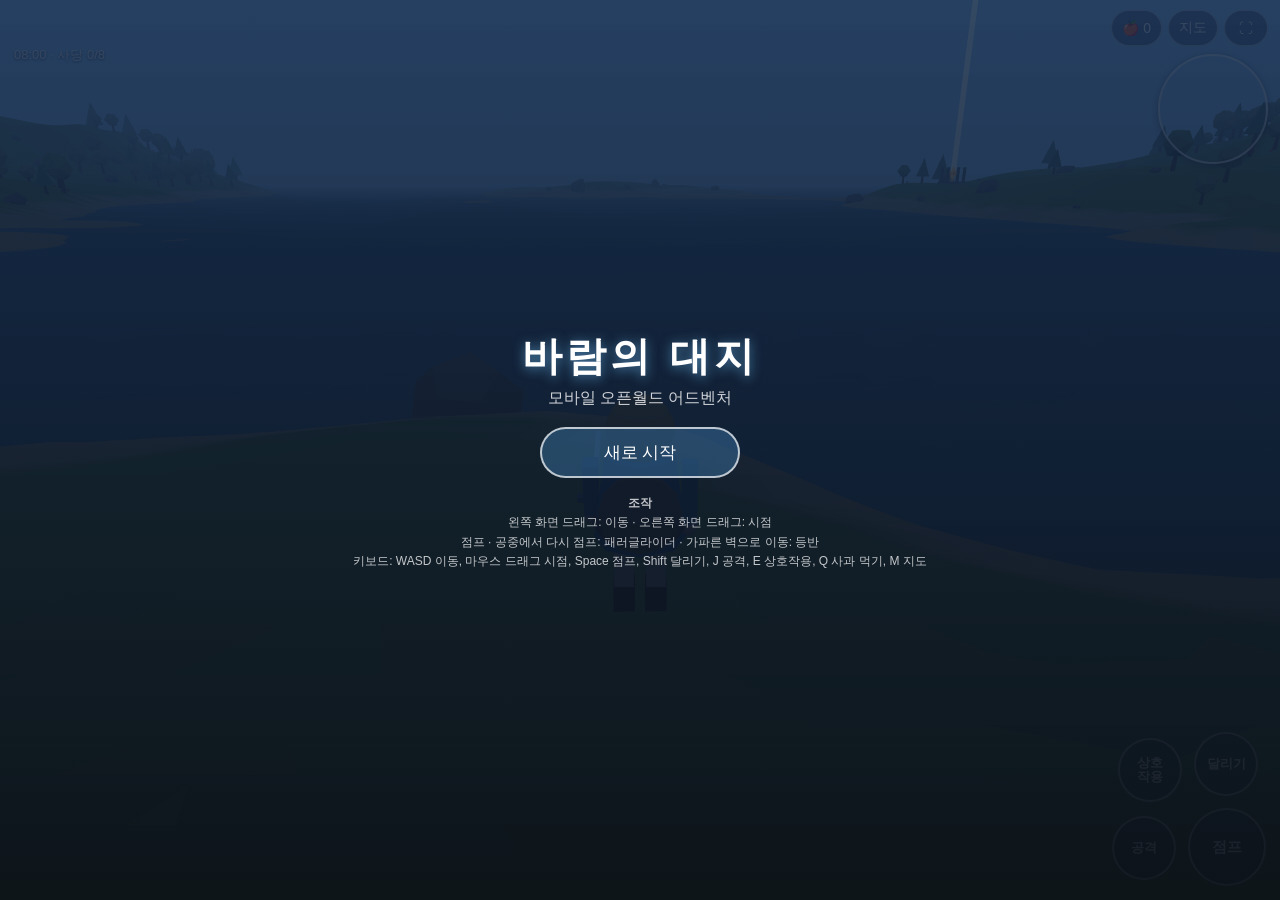
==== index.html @ 0d43a3fb "Add Wildwind: mobile open-world adventure game (Three.js) Procedural island, climbing, paraglider, s" ====
<!doctype html>
<html lang="ko">
<head>
<meta charset="utf-8">
<meta name="viewport" content="width=device-width, initial-scale=1, maximum-scale=1, user-scalable=no, viewport-fit=cover">
<meta name="theme-color" content="#1b2a3a">
<meta name="mobile-web-app-capable" content="yes">
<meta name="apple-mobile-web-app-capable" content="yes">
<meta name="apple-mobile-web-app-status-bar-style" content="black-translucent">
<title>바람의 대지</title>
<link rel="manifest" href="manifest.json">
<link rel="icon" href="icon.svg" type="image/svg+xml">
<link rel="apple-touch-icon" href="icon.svg">
<link rel="stylesheet" href="style.css">
</head>
<body>
<canvas id="game"></canvas>

<div id="hud">
  <canvas id="hearts" width="400" height="64"></canvas>
  <div id="info"><span id="clock">08:00</span> · <span id="shrineCount">사당 0/8</span></div>
  <canvas id="minimap" width="140" height="140"></canvas>
  <svg id="stamina" width="56" height="56" viewBox="0 0 56 56">
    <circle cx="28" cy="28" r="20" class="ring-bg"/>
    <circle cx="28" cy="28" r="20" class="ring" id="staminaRing"/>
  </svg>
  <div id="toast"></div>
  <div id="prompt"></div>
</div>

<div id="joyBase"><div id="joyKnob"></div></div>

<div id="topButtons">
  <button id="btnEat" class="small">🍎 <span id="appleCount">0</span></button>
  <button id="btnMap" class="small">지도</button>
  <button id="btnFull" class="small">⛶</button>
</div>

<div id="buttons">
  <button id="btnInteract" class="act">상호<br>작용</button>
  <button id="btnSprint" class="act">달리기</button>
  <button id="btnAttack" class="act">공격</button>
  <button id="btnJump" class="act big">점프</button>
</div>

<div id="mapView" class="overlay hidden">
  <canvas id="bigmap" width="600" height="600"></canvas>
  <div class="legend">
    <span><i style="background:#ffa53a"></i>미정화 사당</span>
    <span><i style="background:#4fd2ff"></i>정화된 사당</span>
    <span><i style="background:#c9a0ff"></i>탑</span>
    <span>화면을 터치하면 닫힘</span>
  </div>
</div>

<div id="title" class="overlay">
  <div class="panel">
    <h1>바람의 대지</h1>
    <p class="sub">모바일 오픈월드 어드벤처</p>
    <button id="btnContinue" class="menu hidden">이어하기</button>
    <button id="btnNew" class="menu">새로 시작</button>
    <div class="help">
      <b>조작</b><br>
      왼쪽 화면 드래그: 이동 · 오른쪽 화면 드래그: 시점<br>
      점프 · 공중에서 다시 점프: 패러글라이더 · 가파른 벽으로 이동: 등반<br>
      키보드: WASD 이동, 마우스 드래그 시점, Space 점프, Shift 달리기, J 공격, E 상호작용, Q 사과 먹기, M 지도
    </div>
  </div>
</div>

<div id="gameover" class="overlay hidden">
  <div class="panel">
    <h1>쓰러졌다...</h1>
    <button id="btnRetry" class="menu">다시 일어나기</button>
  </div>
</div>

<div id="rotate" class="overlay">
  <div class="panel"><h2>📱 가로 모드로 돌려주세요</h2><p>가로 화면에서 가장 잘 플레이됩니다.</p>
  <button id="btnIgnoreRotate" class="menu">세로로 계속하기</button></div>
</div>

<script type="module" src="game.js"></script>
</body>
</html>
---- style.css ----
* { box-sizing: border-box; -webkit-tap-highlight-color: transparent; }
html, body {
  margin: 0; padding: 0; width: 100%; height: 100%; overflow: hidden;
  background: #0d1520; color: #fff; touch-action: none;
  font-family: -apple-system, "Apple SD Gothic Neo", "Noto Sans KR", "Malgun Gothic", sans-serif;
  user-select: none; -webkit-user-select: none; -webkit-touch-callout: none;
  overscroll-behavior: none;
}
#game { position: fixed; inset: 0; width: 100%; height: 100%; display: block; touch-action: none; }

#hud { position: fixed; inset: 0; pointer-events: none; }
#hearts {
  position: absolute; left: calc(12px + env(safe-area-inset-left)); top: calc(10px + env(safe-area-inset-top));
  width: 200px; height: 32px;
}
#info {
  position: absolute; left: calc(14px + env(safe-area-inset-left)); top: calc(46px + env(safe-area-inset-top));
  font-size: 13px; text-shadow: 0 1px 3px #000; opacity: .9;
}
#minimap {
  position: absolute; right: calc(12px + env(safe-area-inset-right)); top: calc(54px + env(safe-area-inset-top));
  width: 110px; height: 110px; border-radius: 50%; border: 2px solid rgba(255,255,255,.7);
  box-shadow: 0 2px 8px rgba(0,0,0,.5);
}
#stamina { position: absolute; left: 0; top: 0; opacity: 0; transition: opacity .3s; }
#stamina .ring-bg { fill: none; stroke: rgba(0,0,0,.35); stroke-width: 7; }
#stamina .ring {
  fill: none; stroke: #6fe36a; stroke-width: 7; stroke-linecap: round;
  transform: rotate(-90deg); transform-origin: 28px 28px;
  stroke-dasharray: 125.66; stroke-dashoffset: 0;
}
#stamina.exhausted .ring { stroke: #ff5a4a; }
#stamina.warn .ring { stroke: #ffd24a; }

#toast {
  position: absolute; left: 50%; top: 18%; transform: translateX(-50%);
  background: rgba(10,20,30,.7); border: 1px solid rgba(255,255,255,.25);
  padding: 10px 18px; border-radius: 10px; font-size: 15px; text-align: center;
  opacity: 0; transition: opacity .3s; white-space: nowrap; max-width: 90vw;
}
#toast.show { opacity: 1; }
#prompt {
  position: absolute; left: 50%; bottom: 24%; transform: translateX(-50%);
  background: rgba(0,0,0,.55); padding: 6px 14px; border-radius: 20px; font-size: 14px;
  opacity: 0; transition: opacity .2s;
}
#prompt.show { opacity: 1; }

#joyBase {
  position: fixed; width: 120px; height: 120px; margin: -60px 0 0 -60px; border-radius: 50%;
  background: rgba(255,255,255,.12); border: 2px solid rgba(255,255,255,.35);
  display: none; pointer-events: none;
}
#joyKnob {
  position: absolute; left: 50%; top: 50%; width: 52px; height: 52px; margin: -26px 0 0 -26px;
  border-radius: 50%; background: rgba(255,255,255,.55);
}

#buttons {
  position: fixed; right: calc(14px + env(safe-area-inset-right)); bottom: calc(14px + env(safe-area-inset-bottom));
  width: 200px; height: 200px;
}
button { font-family: inherit; touch-action: none; }
.act {
  position: absolute; width: 64px; height: 64px; border-radius: 50%;
  border: 2px solid rgba(255,255,255,.6); background: rgba(20,30,45,.5); color: #fff;
  font-size: 13px; font-weight: 700; line-height: 1.1; padding: 0;
}
.act.pressed { background: rgba(120,200,255,.55); }
.act.big { width: 78px; height: 78px; font-size: 15px; }
#btnJump { right: 0; bottom: 0; }
#btnAttack { right: 90px; bottom: 6px; }
#btnSprint { right: 8px; bottom: 90px; }
#btnInteract { right: 84px; bottom: 84px; }
#btnInteract.ready { border-color: #ffd24a; box-shadow: 0 0 12px #ffd24a; }

#topButtons {
  position: fixed; right: calc(12px + env(safe-area-inset-right)); top: calc(10px + env(safe-area-inset-top));
  display: flex; gap: 6px;
}
.small {
  height: 36px; min-width: 44px; padding: 0 10px; border-radius: 18px;
  border: 1px solid rgba(255,255,255,.5); background: rgba(20,30,45,.55); color: #fff; font-size: 14px;
}

.overlay {
  position: fixed; inset: 0; display: flex; align-items: center; justify-content: center;
  background: rgba(5,10,18,.72); z-index: 10; flex-direction: column;
}
.hidden { display: none !important; }
.panel { text-align: center; padding: 20px; max-width: 92vw; }
.panel h1 { font-size: 40px; margin: 0 0 4px; letter-spacing: 4px; text-shadow: 0 2px 12px rgba(120,200,255,.6); }
.panel .sub { margin: 0 0 18px; opacity: .8; }
.menu {
  display: block; margin: 10px auto; min-width: 200px; padding: 12px 24px; border-radius: 26px;
  border: 2px solid rgba(255,255,255,.7); background: rgba(60,120,170,.45); color: #fff; font-size: 17px;
}
.help { margin-top: 16px; font-size: 12px; opacity: .75; line-height: 1.6; }
#title { background: linear-gradient(180deg, rgba(20,40,70,.85), rgba(10,15,25,.92)); }
#rotate { display: none; z-index: 20; }
@media (orientation: portrait) and (max-width: 700px) {
  #rotate.active { display: flex; }
}
#mapView canvas { width: min(86vw, 82vh); height: min(86vw, 82vh); border-radius: 10px; border: 2px solid rgba(255,255,255,.5); }
.legend { margin-top: 8px; font-size: 12px; display: flex; gap: 12px; flex-wrap: wrap; justify-content: center; }
.legend i { display: inline-block; width: 10px; height: 10px; border-radius: 50%; margin-right: 4px; vertical-align: middle; }
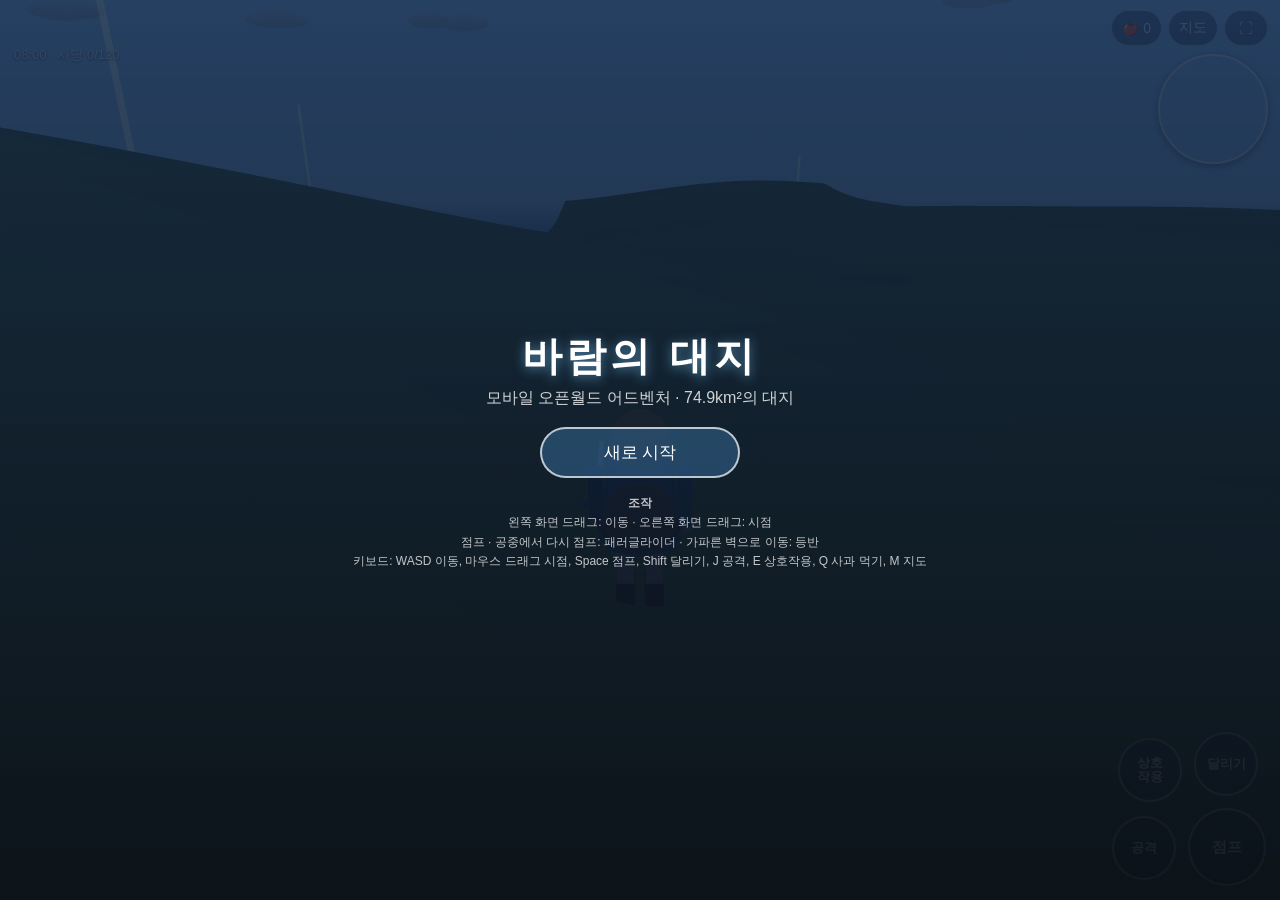
==== commit 4c4a86c0: "Scale world to 74.9 km² with 180cm player 8654m x 8654m island streamed with an LOD quadtree built i" ====
--- a/index.html
+++ b/index.html
@@ -18,7 +18,7 @@
 
 <div id="hud">
   <canvas id="hearts" width="400" height="64"></canvas>
-  <div id="info"><span id="clock">08:00</span> · <span id="shrineCount">사당 0/8</span></div>
+  <div id="info"><span id="clock">08:00</span> · <span id="shrineCount">사당 0/120</span><br><span id="coords"></span></div>
   <canvas id="minimap" width="140" height="140"></canvas>
   <svg id="stamina" width="56" height="56" viewBox="0 0 56 56">
     <circle cx="28" cy="28" r="20" class="ring-bg"/>
@@ -44,19 +44,39 @@
 </div>
 
 <div id="mapView" class="overlay hidden">
-  <canvas id="bigmap" width="600" height="600"></canvas>
+  <div class="mapWrap">
+    <canvas id="bigmap" width="800" height="800"></canvas>
+    <div class="mapSide">
+      <button id="btnZoomIn" class="small">＋</button>
+      <button id="btnZoomOut" class="small">－</button>
+      <button id="btnMapMe" class="small">내 위치</button>
+      <button id="btnMapClose" class="small">닫기</button>
+    </div>
+  </div>
+  <div id="mapSel" class="hidden"><span id="mapSelText"></span> <button id="btnTravel" class="small">빠른 이동</button></div>
   <div class="legend">
     <span><i style="background:#ffa53a"></i>미정화 사당</span>
     <span><i style="background:#4fd2ff"></i>정화된 사당</span>
-    <span><i style="background:#c9a0ff"></i>탑</span>
-    <span>화면을 터치하면 닫힘</span>
+    <span><i style="background:#c9a0ff"></i>활성화된 탑</span>
+    <span>드래그: 이동 · 마커 터치: 선택</span>
   </div>
 </div>
+
+<div id="reward" class="overlay hidden">
+  <div class="panel">
+    <h2>빛의 구슬 4개를 바쳤다</h2>
+    <p>무엇을 원하는가?</p>
+    <button id="btnRewardHeart" class="menu">❤️ 하트 그릇 +1</button>
+    <button id="btnRewardStamina" class="menu">🟢 기력의 그릇 +20%</button>
+  </div>
+</div>
+
+<div id="loading" class="overlay hidden"><div class="panel"><h2>지형 불러오는 중...</h2></div></div>
 
 <div id="title" class="overlay">
   <div class="panel">
     <h1>바람의 대지</h1>
-    <p class="sub">모바일 오픈월드 어드벤처</p>
+    <p class="sub">모바일 오픈월드 어드벤처 · 74.9km²의 대지</p>
     <button id="btnContinue" class="menu hidden">이어하기</button>
     <button id="btnNew" class="menu">새로 시작</button>
     <div class="help">
--- a/style.css
+++ b/style.css
@@ -96,11 +96,18 @@
   border: 2px solid rgba(255,255,255,.7); background: rgba(60,120,170,.45); color: #fff; font-size: 17px;
 }
 .help { margin-top: 16px; font-size: 12px; opacity: .75; line-height: 1.6; }
+#mapView { z-index: 8; }
+#reward { z-index: 11; }
 #title { background: linear-gradient(180deg, rgba(20,40,70,.85), rgba(10,15,25,.92)); }
 #rotate { display: none; z-index: 20; }
 @media (orientation: portrait) and (max-width: 700px) {
   #rotate.active { display: flex; }
 }
-#mapView canvas { width: min(86vw, 82vh); height: min(86vw, 82vh); border-radius: 10px; border: 2px solid rgba(255,255,255,.5); }
+.mapWrap { display: flex; gap: 8px; align-items: flex-start; }
+#mapView canvas { width: min(78vw, 80vh); height: min(78vw, 80vh); border-radius: 10px; border: 2px solid rgba(255,255,255,.5); touch-action: none; }
+.mapSide { display: flex; flex-direction: column; gap: 6px; }
+#mapSel { margin-top: 6px; background: rgba(0,0,0,.55); padding: 6px 12px; border-radius: 18px; font-size: 14px; }
+#loading { background: rgba(5,10,18,.5); z-index: 9; }
+.small:disabled, .menu:disabled { opacity: .35; }
 .legend { margin-top: 8px; font-size: 12px; display: flex; gap: 12px; flex-wrap: wrap; justify-content: center; }
 .legend i { display: inline-block; width: 10px; height: 10px; border-radius: 50%; margin-right: 4px; vertical-align: middle; }
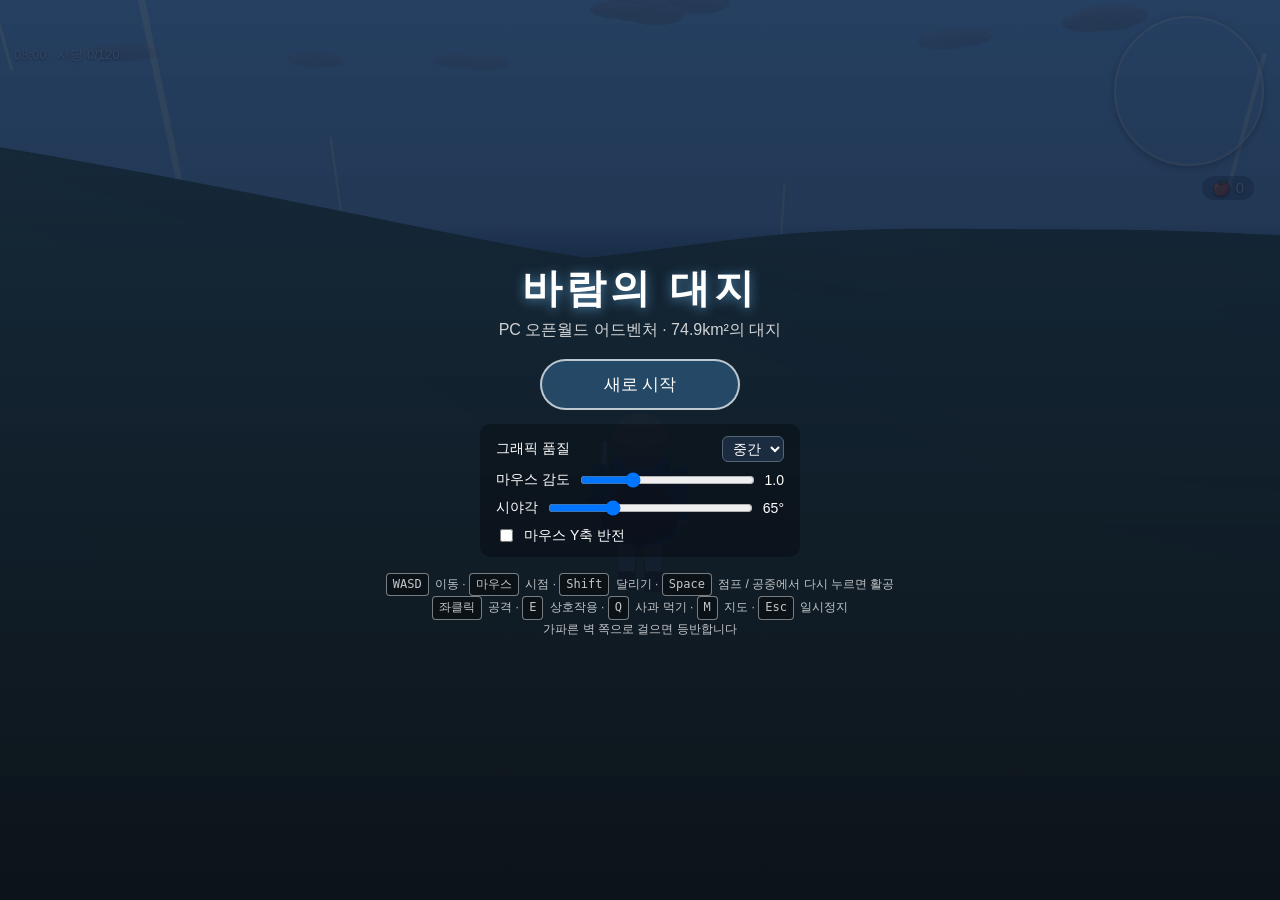
==== commit cbe4e4fa: "Switch controls and UI to PC (keyboard + mouse) Pointer-lock mouse look, left-click attack, wheel ca" ====
--- a/index.html
+++ b/index.html
@@ -2,15 +2,11 @@
 <html lang="ko">
 <head>
 <meta charset="utf-8">
-<meta name="viewport" content="width=device-width, initial-scale=1, maximum-scale=1, user-scalable=no, viewport-fit=cover">
+<meta name="viewport" content="width=device-width, initial-scale=1">
 <meta name="theme-color" content="#1b2a3a">
-<meta name="mobile-web-app-capable" content="yes">
-<meta name="apple-mobile-web-app-capable" content="yes">
-<meta name="apple-mobile-web-app-status-bar-style" content="black-translucent">
 <title>바람의 대지</title>
 <link rel="manifest" href="manifest.json">
 <link rel="icon" href="icon.svg" type="image/svg+xml">
-<link rel="apple-touch-icon" href="icon.svg">
 <link rel="stylesheet" href="style.css">
 </head>
 <body>
@@ -19,29 +15,23 @@
 <div id="hud">
   <canvas id="hearts" width="400" height="64"></canvas>
   <div id="info"><span id="clock">08:00</span> · <span id="shrineCount">사당 0/120</span><br><span id="coords"></span></div>
-  <canvas id="minimap" width="140" height="140"></canvas>
+  <canvas id="minimap" width="300" height="300"></canvas>
   <svg id="stamina" width="56" height="56" viewBox="0 0 56 56">
     <circle cx="28" cy="28" r="20" class="ring-bg"/>
     <circle cx="28" cy="28" r="20" class="ring" id="staminaRing"/>
   </svg>
   <div id="toast"></div>
   <div id="prompt"></div>
+  <div id="apples">🍎 <span id="appleCount">0</span></div>
+  <div id="keyhint" class="hidden">
+    <span><kbd>WASD</kbd> 이동</span><span><kbd>마우스</kbd> 시점</span><span><kbd>휠</kbd> 카메라 거리</span>
+    <span><kbd>Shift</kbd> 달리기</span><span><kbd>Space</kbd> 점프 · 활공 · 등반 도약</span><span><kbd>좌클릭</kbd> 공격 · 등반 중 손 놓기</span>
+    <span><kbd>E</kbd> 상호작용</span><span><kbd>Q</kbd> 사과 먹기</span><span><kbd>M</kbd> 지도</span><span><kbd>Esc</kbd> 메뉴</span>
+  </div>
 </div>
 
-<div id="joyBase"><div id="joyKnob"></div></div>
 
-<div id="topButtons">
-  <button id="btnEat" class="small">🍎 <span id="appleCount">0</span></button>
-  <button id="btnMap" class="small">지도</button>
-  <button id="btnFull" class="small">⛶</button>
-</div>
 
-<div id="buttons">
-  <button id="btnInteract" class="act">상호<br>작용</button>
-  <button id="btnSprint" class="act">달리기</button>
-  <button id="btnAttack" class="act">공격</button>
-  <button id="btnJump" class="act big">점프</button>
-</div>
 
 <div id="mapView" class="overlay hidden">
   <div class="mapWrap">
@@ -58,7 +48,7 @@
     <span><i style="background:#ffa53a"></i>미정화 사당</span>
     <span><i style="background:#4fd2ff"></i>정화된 사당</span>
     <span><i style="background:#c9a0ff"></i>활성화된 탑</span>
-    <span>드래그: 이동 · 마커 터치: 선택</span>
+    <span>드래그: 이동 · 휠: 확대/축소 · 마커 클릭: 선택 · M/Esc: 닫기</span>
   </div>
 </div>
 
@@ -71,19 +61,34 @@
   </div>
 </div>
 
+<div id="pause" class="overlay hidden">
+  <div class="panel">
+    <h1>일시정지</h1>
+    <button id="btnResume" class="menu">계속하기</button>
+    <div id="pauseSettings"></div>
+    <button id="btnSaveQuit" class="menu">저장하고 타이틀로</button>
+  </div>
+</div>
+
 <div id="loading" class="overlay hidden"><div class="panel"><h2>지형 불러오는 중...</h2></div></div>
 
 <div id="title" class="overlay">
   <div class="panel">
     <h1>바람의 대지</h1>
-    <p class="sub">모바일 오픈월드 어드벤처 · 74.9km²의 대지</p>
+    <p class="sub">PC 오픈월드 어드벤처 · 74.9km²의 대지</p>
     <button id="btnContinue" class="menu hidden">이어하기</button>
     <button id="btnNew" class="menu">새로 시작</button>
+    <div id="settingsPanel" class="settings">
+      <label>그래픽 품질
+        <select id="setQuality"><option value="low">낮음</option><option value="medium">중간</option><option value="high">높음</option></select></label>
+      <label>마우스 감도 <input id="setSens" type="range" min="0.2" max="3" step="0.1"> <span id="sensVal"></span></label>
+      <label>시야각 <input id="setFov" type="range" min="50" max="100" step="1"> <span id="fovVal"></span></label>
+      <label><input id="setInvert" type="checkbox"> 마우스 Y축 반전</label>
+    </div>
     <div class="help">
-      <b>조작</b><br>
-      왼쪽 화면 드래그: 이동 · 오른쪽 화면 드래그: 시점<br>
-      점프 · 공중에서 다시 점프: 패러글라이더 · 가파른 벽으로 이동: 등반<br>
-      키보드: WASD 이동, 마우스 드래그 시점, Space 점프, Shift 달리기, J 공격, E 상호작용, Q 사과 먹기, M 지도
+      <kbd>WASD</kbd> 이동 · <kbd>마우스</kbd> 시점 · <kbd>Shift</kbd> 달리기 · <kbd>Space</kbd> 점프 / 공중에서 다시 누르면 활공<br>
+      <kbd>좌클릭</kbd> 공격 · <kbd>E</kbd> 상호작용 · <kbd>Q</kbd> 사과 먹기 · <kbd>M</kbd> 지도 · <kbd>Esc</kbd> 일시정지<br>
+      가파른 벽 쪽으로 걸으면 등반합니다
     </div>
   </div>
 </div>
@@ -95,10 +100,6 @@
   </div>
 </div>
 
-<div id="rotate" class="overlay">
-  <div class="panel"><h2>📱 가로 모드로 돌려주세요</h2><p>가로 화면에서 가장 잘 플레이됩니다.</p>
-  <button id="btnIgnoreRotate" class="menu">세로로 계속하기</button></div>
-</div>
 
 <script type="module" src="game.js"></script>
 </body>
--- a/style.css
+++ b/style.css
@@ -1,10 +1,9 @@
 * { box-sizing: border-box; -webkit-tap-highlight-color: transparent; }
 html, body {
   margin: 0; padding: 0; width: 100%; height: 100%; overflow: hidden;
-  background: #0d1520; color: #fff; touch-action: none;
+  background: #0d1520; color: #fff;
   font-family: -apple-system, "Apple SD Gothic Neo", "Noto Sans KR", "Malgun Gothic", sans-serif;
-  user-select: none; -webkit-user-select: none; -webkit-touch-callout: none;
-  overscroll-behavior: none;
+  user-select: none; -webkit-user-select: none;
 }
 #game { position: fixed; inset: 0; width: 100%; height: 100%; display: block; touch-action: none; }
 
@@ -18,8 +17,8 @@
   font-size: 13px; text-shadow: 0 1px 3px #000; opacity: .9;
 }
 #minimap {
-  position: absolute; right: calc(12px + env(safe-area-inset-right)); top: calc(54px + env(safe-area-inset-top));
-  width: 110px; height: 110px; border-radius: 50%; border: 2px solid rgba(255,255,255,.7);
+  position: absolute; right: 16px; top: 16px;
+  width: 150px; height: 150px; border-radius: 50%; border: 2px solid rgba(255,255,255,.7);
   box-shadow: 0 2px 8px rgba(0,0,0,.5);
 }
 #stamina { position: absolute; left: 0; top: 0; opacity: 0; transition: opacity .3s; }
@@ -46,38 +45,7 @@
 }
 #prompt.show { opacity: 1; }
 
-#joyBase {
-  position: fixed; width: 120px; height: 120px; margin: -60px 0 0 -60px; border-radius: 50%;
-  background: rgba(255,255,255,.12); border: 2px solid rgba(255,255,255,.35);
-  display: none; pointer-events: none;
-}
-#joyKnob {
-  position: absolute; left: 50%; top: 50%; width: 52px; height: 52px; margin: -26px 0 0 -26px;
-  border-radius: 50%; background: rgba(255,255,255,.55);
-}
 
-#buttons {
-  position: fixed; right: calc(14px + env(safe-area-inset-right)); bottom: calc(14px + env(safe-area-inset-bottom));
-  width: 200px; height: 200px;
-}
-button { font-family: inherit; touch-action: none; }
-.act {
-  position: absolute; width: 64px; height: 64px; border-radius: 50%;
-  border: 2px solid rgba(255,255,255,.6); background: rgba(20,30,45,.5); color: #fff;
-  font-size: 13px; font-weight: 700; line-height: 1.1; padding: 0;
-}
-.act.pressed { background: rgba(120,200,255,.55); }
-.act.big { width: 78px; height: 78px; font-size: 15px; }
-#btnJump { right: 0; bottom: 0; }
-#btnAttack { right: 90px; bottom: 6px; }
-#btnSprint { right: 8px; bottom: 90px; }
-#btnInteract { right: 84px; bottom: 84px; }
-#btnInteract.ready { border-color: #ffd24a; box-shadow: 0 0 12px #ffd24a; }
-
-#topButtons {
-  position: fixed; right: calc(12px + env(safe-area-inset-right)); top: calc(10px + env(safe-area-inset-top));
-  display: flex; gap: 6px;
-}
 .small {
   height: 36px; min-width: 44px; padding: 0 10px; border-radius: 18px;
   border: 1px solid rgba(255,255,255,.5); background: rgba(20,30,45,.55); color: #fff; font-size: 14px;
@@ -99,10 +67,6 @@
 #mapView { z-index: 8; }
 #reward { z-index: 11; }
 #title { background: linear-gradient(180deg, rgba(20,40,70,.85), rgba(10,15,25,.92)); }
-#rotate { display: none; z-index: 20; }
-@media (orientation: portrait) and (max-width: 700px) {
-  #rotate.active { display: flex; }
-}
 .mapWrap { display: flex; gap: 8px; align-items: flex-start; }
 #mapView canvas { width: min(78vw, 80vh); height: min(78vw, 80vh); border-radius: 10px; border: 2px solid rgba(255,255,255,.5); touch-action: none; }
 .mapSide { display: flex; flex-direction: column; gap: 6px; }
@@ -111,3 +75,23 @@
 .small:disabled, .menu:disabled { opacity: .35; }
 .legend { margin-top: 8px; font-size: 12px; display: flex; gap: 12px; flex-wrap: wrap; justify-content: center; }
 .legend i { display: inline-block; width: 10px; height: 10px; border-radius: 50%; margin-right: 4px; vertical-align: middle; }
+
+#apples { position: absolute; right: 26px; top: 176px; font-size: 15px; text-shadow: 0 1px 3px #000; background: rgba(0,0,0,.35); padding: 3px 10px; border-radius: 12px; }
+#keyhint {
+  position: absolute; left: 50%; bottom: 12px; transform: translateX(-50%);
+  display: flex; flex-wrap: wrap; justify-content: center; gap: 4px 14px; max-width: 92vw;
+  font-size: 12px; opacity: .8; text-shadow: 0 1px 3px #000;
+}
+kbd {
+  display: inline-block; min-width: 18px; padding: 1px 6px; margin-right: 3px; border-radius: 4px;
+  border: 1px solid rgba(255,255,255,.6); background: rgba(0,0,0,.45); font: 11px/1.5 inherit; text-align: center;
+}
+.settings { display: grid; gap: 8px; margin: 14px auto; width: 320px; text-align: left; font-size: 14px;
+  background: rgba(0,0,0,.3); padding: 12px 16px; border-radius: 10px; }
+.settings label { display: flex; align-items: center; gap: 8px; justify-content: space-between; }
+.settings input[type=range] { flex: 1; }
+.settings label:has(input[type=checkbox]) { justify-content: flex-start; }
+.settings select { background: #1c2c40; color: #fff; border: 1px solid #567; border-radius: 6px; padding: 3px 6px; font: inherit; }
+#pause { z-index: 12; }
+.menu:hover, .small:hover { background: rgba(90,160,220,.6); cursor: pointer; }
+#game { cursor: pointer; }
